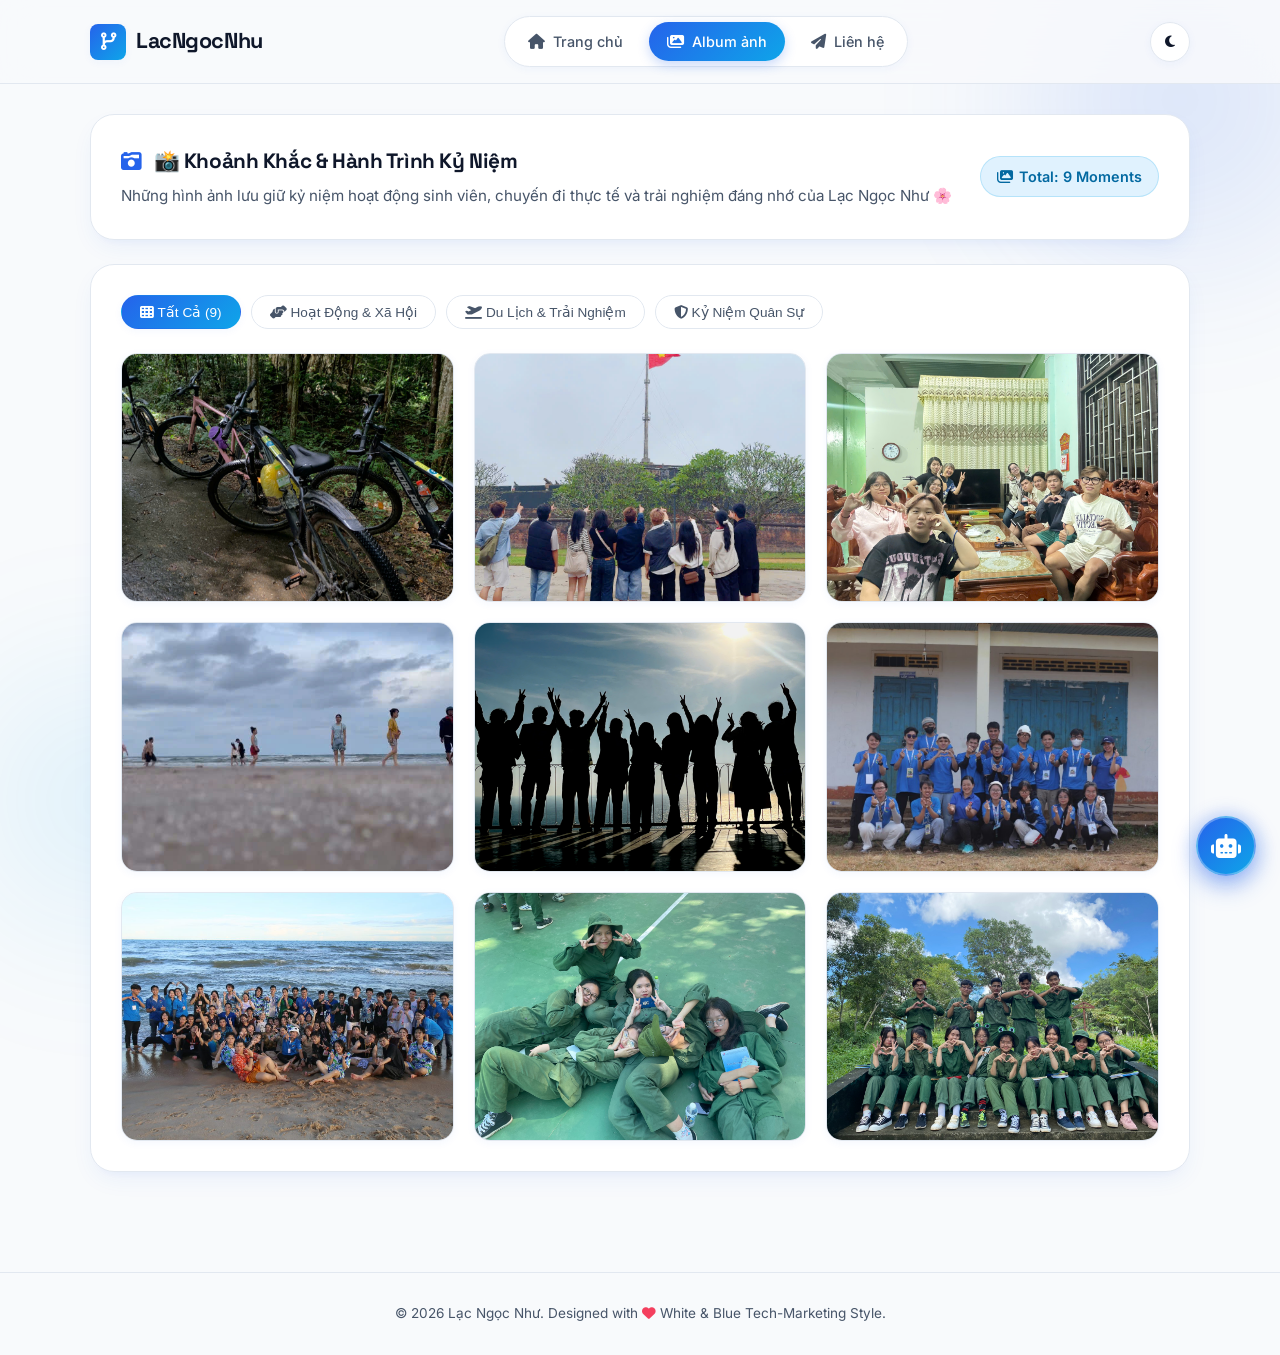
==== album.html @ 33807950 "." ====
<!DOCTYPE html>
<html lang="vi">
<head>
  <meta charset="UTF-8" />
  <meta name="viewport" content="width=device-width, initial-scale=1.0" />
  <title>webcualac</title>
  <link rel="icon" type="image/png" href="favicon.png" />
  
  <!-- Font Awesome Icons -->
  <link rel="stylesheet" href="https://cdnjs.cloudflare.com/ajax/libs/font-awesome/6.4.0/css/all.min.css" />
  
  <!-- Custom CSS -->
  <link rel="stylesheet" href="style.css" />
</head>
<body>

  <!-- Ambient Glow Effects -->
  <div class="ambient-glow"></div>
  <div class="ambient-glow-2"></div>

  <!-- Header & Navigation -->
  <header class="site-header">
    <div class="nav-container">
      <a href="index.html" class="brand-logo">
        <div class="brand-icon"><i class="fas fa-code-branch"></i></div>
        <span class="brand-text">LacNgocNhu</span>
      </a>

      <nav class="main-nav">
        <a href="index.html" class="nav-link"><i class="fas fa-home"></i> Trang chủ</a>
        <a href="album.html" class="nav-link active"><i class="fas fa-images"></i> Album ảnh</a>
        <a href="contact.html" class="nav-link"><i class="fas fa-paper-plane"></i> Liên hệ</a>
      </nav>

      <div class="nav-actions">
        <!-- Dark / Light Theme Toggle -->
        <button class="btn-icon" id="themeToggle" title="Đổi giao diện Sáng / Tối">
          <i class="fas fa-moon" id="themeIcon"></i>
        </button>
      </div>
    </div>
  </header>

  <!-- Main Content Container -->
  <main class="container">
    
    <section class="card full-width" style="margin-bottom: 24px;">
      <div style="display:flex; justify-content:space-between; align-items:center; flex-wrap:wrap; gap:16px;">
        <div>
          <h1 class="card-title" style="margin-bottom:6px;">
            <i class="fas fa-camera-retro"></i> 📸 Khoảnh Khắc & Hành Trình Kỷ Niệm
          </h1>
          <p style="color:var(--text-sub); font-size:0.95rem;">
            Những hình ảnh lưu giữ kỷ niệm hoạt động sinh viên, chuyến đi thực tế và trải nghiệm đáng nhớ của Lạc Ngọc Như 🌸
          </p>
        </div>
        <div class="badge badge-tech" style="font-size:0.9rem; padding:8px 16px;">
          <i class="fas fa-images"></i> Total: 9 Moments
        </div>
      </div>
    </section>

    <!-- Filter Buttons & Gallery Section -->
    <section class="card full-width">
      <div class="album-controls">
        <button class="filter-btn active" data-filter="all"><i class="fas fa-th"></i> Tất Cả (9)</button>
        <button class="filter-btn" data-filter="hoatdong"><i class="fas fa-hands-helping"></i> Hoạt Động & Xã Hội</button>
        <button class="filter-btn" data-filter="dulich"><i class="fas fa-plane-departure"></i> Du Lịch & Trải Nghiệm</button>
        <button class="filter-btn" data-filter="kyniem"><i class="fas fa-shield-alt"></i> Kỷ Niệm Quân Sự</button>
      </div>

      <!-- Photo Grid -->
      <div class="album-grid" id="albumGrid">
        <!-- Rendered dynamically by script.js -->
      </div>
    </section>

  </main>

  <!-- Lightbox Modal -->
  <div id="imageModal" class="modal">
    <span class="modal-close" id="modalCloseBtn">&times;</span>
    <button class="modal-nav-btn modal-prev" id="modalPrevBtn"><i class="fas fa-chevron-left"></i></button>
    <img class="modal-content" id="modalImage" alt="Gallery detail view" />
    <button class="modal-nav-btn modal-next" id="modalNextBtn"><i class="fas fa-chevron-right"></i></button>
    <div id="modalCaption" class="modal-caption"></div>
  </div>

  <!-- AI Chatbot Floating Trigger & Box -->
  <div class="chatbot-trigger" id="chatbotTrigger" title="Trò chuyện cùng Trợ lý AI Ngọc Như">
    <i class="fas fa-robot"></i>
  </div>

  <div class="chatbot-box" id="chatbotBox">
    <div class="chatbot-header">
      <div class="chatbot-header-info">
        <div class="chatbot-avatar"><i class="fas fa-robot"></i></div>
        <div>
          <div style="font-weight:700; font-size:0.9rem;">Trợ Lý AI - Ngọc Như</div>
          <div style="font-size:0.72rem; opacity:0.85;">Trực tuyến 24/7</div>
        </div>
      </div>
      <i class="fas fa-times" id="chatbotClose" style="cursor:pointer; font-size:1.1rem;"></i>
    </div>

    <div class="chatbot-messages" id="chatMessages">
      <div class="chat-msg bot">
        Bạn đang xem Album ảnh! Có cần mình hướng dẫn bức ảnh nào không?
      </div>
    </div>

    <div class="chatbot-suggestions">
      <button class="chip-btn" onclick="sendQuickChat('Bức ảnh Nam Cát Tiên chụp lúc nào?')">🌿 Nam Cát Tiên</button>
      <button class="chip-btn" onclick="sendQuickChat('Chuyến đi Huế thế nào?')">🏯 Huế 2025</button>
    </div>

    <div class="chatbot-input-bar">
      <input type="text" id="chatInput" placeholder="Nhập câu hỏi..." onkeypress="handleChatEnter(event)" />
      <button id="chatSendBtn" onclick="sendMessage()"><i class="fas fa-paper-plane"></i></button>
    </div>
  </div>

  <!-- Footer -->
  <footer class="site-footer">
    <p>© 2026 Lạc Ngọc Như. Designed with <i class="fas fa-heart" style="color:#F43F5E;"></i> White & Blue Tech-Marketing Style.</p>
  </footer>

  <!-- Script -->
  <script src="script.js"></script>
</body>
</html>
---- style.css ----
/* =========================================================
   STYLE.CSS - Portfolio Lạc Ngọc Như (Trắng Xanh IT x Marketing)
   ========================================================= */

@import url('https://fonts.googleapis.com/css2?family=Inter:wght@300;400;500;600;700&family=Space+Grotesk:wght@500;600;700&display=swap');

:root {
  /* Light Mode Palette (Default - White & Electric Blue) */
  --bg-primary: #F8FAFC;
  --bg-secondary: #FFFFFF;
  --bg-card: #FFFFFF;
  --bg-card-subtle: #F1F5F9;
  --text-main: #0F172A;
  --text-sub: #475569;
  --text-muted: #94A3B8;
  
  --accent-blue: #2563EB;
  --accent-blue-light: #60A5FA;
  --accent-blue-glow: rgba(37, 99, 235, 0.15);
  --accent-cyan: #0EA5E9;
  --accent-gradient: linear-gradient(135deg, #2563EB 0%, #0EA5E9 100%);
  --tech-badge: #E0F2FE;
  --tech-badge-text: #0369A1;
  --mkt-badge: #EFF6FF;
  --mkt-badge-text: #1D4ED8;

  --border-color: #E2E8F0;
  --border-focus: #3B82F6;
  --radius-sm: 8px;
  --radius-md: 16px;
  --radius-lg: 24px;
  --radius-full: 9999px;

  --shadow-sm: 0 2px 8px rgba(37, 99, 235, 0.05);
  --shadow-md: 0 10px 25px -5px rgba(37, 99, 235, 0.08), 0 8px 10px -6px rgba(37, 99, 235, 0.04);
  --shadow-lg: 0 20px 40px -15px rgba(37, 99, 235, 0.15);
  --shadow-glow: 0 0 20px rgba(37, 99, 235, 0.3);

  --transition: all 0.3s cubic-bezier(0.4, 0, 0.2, 1);
}

/* Dark Mode Palette */
body.dark {
  --bg-primary: #0B1120;
  --bg-secondary: #111827;
  --bg-card: #1E293B;
  --bg-card-subtle: #334155;
  --text-main: #F8FAFC;
  --text-sub: #94A3B8;
  --text-muted: #64748B;
  
  --accent-blue: #3B82F6;
  --accent-blue-light: #93C5FD;
  --accent-blue-glow: rgba(59, 130, 246, 0.25);
  --accent-cyan: #38BDF8;
  --accent-gradient: linear-gradient(135deg, #3B82F6 0%, #38BDF8 100%);
  --tech-badge: #1E3A8A;
  --tech-badge-text: #BAE6FD;
  --mkt-badge: #1E293B;
  --mkt-badge-text: #93C5FD;

  --border-color: #334155;
  --border-focus: #60A5FA;

  --shadow-sm: 0 2px 8px rgba(0, 0, 0, 0.3);
  --shadow-md: 0 10px 30px rgba(0, 0, 0, 0.4);
  --shadow-lg: 0 20px 40px rgba(0, 0, 0, 0.5);
  --shadow-glow: 0 0 25px rgba(56, 189, 248, 0.3);
}

/* Reset & Base Styles */
* {
  margin: 0;
  padding: 0;
  box-sizing: border-box;
}

html {
  scroll-behavior: smooth;
}

body {
  font-family: 'Inter', system-ui, -apple-system, sans-serif;
  background-color: var(--bg-primary);
  color: var(--text-main);
  line-height: 1.6;
  transition: background-color 0.4s ease, color 0.4s ease;
  min-height: 100vh;
  position: relative;
  overflow-x: hidden;
}

h1, h2, h3, h4, h5, .brand-logo {
  font-family: 'Space Grotesk', sans-serif;
  letter-spacing: -0.02em;
}

a {
  color: var(--accent-blue);
  text-decoration: none;
  transition: var(--transition);
}

a:hover {
  color: var(--accent-cyan);
}

img {
  max-width: 100%;
  height: auto;
  display: block;
}

/* Container */
.container {
  width: 100%;
  max-width: 1140px;
  margin: 0 auto;
  padding: 0 20px 60px;
}

/* Background Ambient Glows */
.ambient-glow {
  position: fixed;
  width: 500px;
  height: 500px;
  border-radius: 50%;
  background: radial-gradient(circle, var(--accent-blue-glow) 0%, rgba(255,255,255,0) 70%);
  top: -150px;
  right: -150px;
  pointer-events: none;
  z-index: 0;
  filter: blur(50px);
}

.ambient-glow-2 {
  position: fixed;
  width: 400px;
  height: 400px;
  border-radius: 50%;
  background: radial-gradient(circle, rgba(14, 165, 233, 0.12) 0%, rgba(255,255,255,0) 70%);
  bottom: -100px;
  left: -100px;
  pointer-events: none;
  z-index: 0;
  filter: blur(60px);
}

/* Header & Navbar */
.site-header {
  position: sticky;
  top: 0;
  z-index: 100;
  backdrop-filter: blur(16px);
  -webkit-backdrop-filter: blur(16px);
  background-color: rgba(248, 250, 252, 0.85);
  border-bottom: 1px solid var(--border-color);
  transition: var(--transition);
  margin-bottom: 30px;
}

body.dark .site-header {
  background-color: rgba(11, 17, 32, 0.85);
}

.nav-container {
  display: flex;
  justify-content: space-between;
  align-items: center;
  max-width: 1140px;
  margin: 0 auto;
  padding: 16px 20px;
}

.brand-logo {
  display: flex;
  align-items: center;
  gap: 10px;
  font-size: 1.35rem;
  font-weight: 700;
  color: var(--text-main);
}

.brand-icon {
  width: 36px;
  height: 36px;
  background: var(--accent-gradient);
  color: #fff;
  border-radius: var(--radius-sm);
  display: flex;
  align-items: center;
  justify-content: center;
  font-size: 1.1rem;
  box-shadow: var(--shadow-sm);
}

.main-nav {
  display: flex;
  align-items: center;
  gap: 8px;
  background-color: var(--bg-secondary);
  padding: 5px;
  border-radius: var(--radius-full);
  border: 1px solid var(--border-color);
  box-shadow: var(--shadow-sm);
}

.nav-link {
  display: flex;
  align-items: center;
  gap: 8px;
  padding: 8px 18px;
  border-radius: var(--radius-full);
  font-size: 0.9rem;
  font-weight: 500;
  color: var(--text-sub);
  transition: var(--transition);
}

.nav-link i {
  font-size: 0.95rem;
}

.nav-link:hover {
  color: var(--accent-blue);
  background-color: var(--bg-card-subtle);
}

.nav-link.active {
  background: var(--accent-gradient);
  color: #FFFFFF !important;
  box-shadow: 0 4px 12px rgba(37, 99, 235, 0.25);
}

/* Action Controls (Theme + Focus Mode) */
.nav-actions {
  display: flex;
  align-items: center;
  gap: 12px;
}

.btn-icon {
  width: 40px;
  height: 40px;
  border-radius: var(--radius-full);
  border: 1px solid var(--border-color);
  background-color: var(--bg-secondary);
  color: var(--text-main);
  display: flex;
  align-items: center;
  justify-content: center;
  cursor: pointer;
  transition: var(--transition);
  box-shadow: var(--shadow-sm);
}

.btn-icon:hover {
  background-color: var(--accent-blue-glow);
  border-color: var(--accent-blue);
  color: var(--accent-blue);
  transform: translateY(-2px);
}

/* Tech / Marketing Mode Switcher Pill */
.mode-switch-btn {
  display: flex;
  align-items: center;
  gap: 8px;
  padding: 8px 16px;
  border-radius: var(--radius-full);
  border: 1px solid var(--border-color);
  background-color: var(--bg-secondary);
  color: var(--text-main);
  font-size: 0.85rem;
  font-weight: 600;
  cursor: pointer;
  transition: var(--transition);
  box-shadow: var(--shadow-sm);
}

.mode-switch-btn:hover {
  border-color: var(--accent-cyan);
  box-shadow: var(--shadow-glow);
}

.mode-badge {
  padding: 2px 8px;
  border-radius: var(--radius-full);
  font-size: 0.75rem;
  background: var(--accent-gradient);
  color: #fff;
}

/* Cards Layout & Glassmorphism */
.card {
  background-color: var(--bg-card);
  border-radius: var(--radius-lg);
  border: 1px solid var(--border-color);
  padding: 30px;
  box-shadow: var(--shadow-md);
  transition: var(--transition);
  position: relative;
  overflow: hidden;
  z-index: 1;
}

.card:hover {
  box-shadow: var(--shadow-lg);
  border-color: rgba(37, 99, 235, 0.3);
}

.card-title {
  display: flex;
  align-items: center;
  gap: 12px;
  font-size: 1.3rem;
  font-weight: 700;
  margin-bottom: 20px;
  color: var(--text-main);
}

.card-title i {
  color: var(--accent-blue);
}

.grid-layout {
  display: grid;
  grid-template-columns: 1fr 1fr;
  gap: 24px;
  margin-bottom: 24px;
}

.full-width {
  grid-column: 1 / -1;
}

/* Profile Hero Section */
.hero-card {
  display: grid;
  grid-template-columns: 280px 1fr;
  gap: 36px;
  align-items: center;
  margin-bottom: 24px;
  padding: 40px;
}

.avatar-wrapper {
  position: relative;
  width: 220px;
  height: 220px;
  margin: 0 auto;
}

.avatar-img {
  width: 100%;
  height: 100%;
  border-radius: var(--radius-lg);
  object-fit: cover;
  border: 4px solid var(--bg-secondary);
  box-shadow: var(--shadow-md);
  position: relative;
  z-index: 2;
}

.avatar-glow {
  position: absolute;
  inset: -6px;
  border-radius: calc(var(--radius-lg) + 6px);
  background: var(--accent-gradient);
  z-index: 1;
  opacity: 0.8;
  filter: blur(8px);
  transition: var(--transition);
}

.avatar-wrapper:hover .avatar-glow {
  opacity: 1;
  filter: blur(14px);
}

.hero-info {
  display: flex;
  flex-direction: column;
  gap: 12px;
}

.hero-name {
  font-size: 2.3rem;
  font-weight: 700;
  color: var(--text-main);
  line-height: 1.2;
}

.hero-role-wrapper {
  display: flex;
  align-items: center;
  gap: 10px;
  font-size: 1.1rem;
  color: var(--accent-blue);
  font-weight: 600;
}

.typewriter-text {
  border-right: 2px solid var(--accent-cyan);
  white-space: nowrap;
  animation: blink 0.75s step-end infinite;
}

@keyframes blink {
  from, to { border-color: transparent }
  50% { border-color: var(--accent-cyan); }
}

.hero-badges {
  display: flex;
  flex-wrap: wrap;
  gap: 10px;
  margin: 8px 0;
}

.badge {
  display: inline-flex;
  align-items: center;
  gap: 6px;
  padding: 6px 14px;
  border-radius: var(--radius-full);
  font-size: 0.82rem;
  font-weight: 600;
}

.badge-tech {
  background-color: var(--tech-badge);
  color: var(--tech-badge-text);
  border: 1px solid rgba(14, 165, 233, 0.2);
}

.badge-mkt {
  background-color: var(--mkt-badge);
  color: var(--mkt-badge-text);
  border: 1px solid rgba(37, 99, 235, 0.2);
}

.hero-bio {
  color: var(--text-sub);
  font-size: 0.98rem;
  line-height: 1.7;
}

.hero-contacts {
  display: flex;
  flex-wrap: wrap;
  gap: 12px;
  margin-top: 10px;
}

.contact-pill {
  display: inline-flex;
  align-items: center;
  gap: 8px;
  padding: 8px 16px;
  border-radius: var(--radius-full);
  background-color: var(--bg-card-subtle);
  color: var(--text-main);
  font-size: 0.88rem;
  font-weight: 500;
  border: 1px solid var(--border-color);
  transition: var(--transition);
}

.contact-pill:hover {
  background-color: var(--accent-blue);
  color: #fff;
  border-color: var(--accent-blue);
  transform: translateY(-2px);
  box-shadow: 0 4px 12px rgba(37, 99, 235, 0.3);
}

/* IT x Marketing Skill Balance & Cards */
.skill-grid {
  display: grid;
  grid-template-columns: repeat(auto-fit, minmax(220px, 1fr));
  gap: 16px;
}

.skill-card {
  background-color: var(--bg-card-subtle);
  padding: 20px;
  border-radius: var(--radius-md);
  border: 1px solid var(--border-color);
  transition: var(--transition);
}

.skill-card:hover {
  transform: translateY(-4px);
  border-color: var(--accent-blue);
}

.skill-icon {
  width: 44px;
  height: 44px;
  border-radius: var(--radius-md);
  background: var(--accent-gradient);
  color: #fff;
  display: flex;
  align-items: center;
  justify-content: center;
  font-size: 1.2rem;
  margin-bottom: 12px;
}

.skill-title {
  font-size: 1rem;
  font-weight: 700;
  margin-bottom: 6px;
  color: var(--text-main);
}

.skill-desc {
  font-size: 0.84rem;
  color: var(--text-sub);
}

.balance-bar-container {
  margin-top: 24px;
  background-color: var(--bg-card-subtle);
  padding: 20px;
  border-radius: var(--radius-md);
  border: 1px solid var(--border-color);
}

.balance-header {
  display: flex;
  justify-content: space-between;
  font-size: 0.88rem;
  font-weight: 600;
  margin-bottom: 10px;
}

.balance-bar {
  height: 12px;
  background-color: var(--border-color);
  border-radius: var(--radius-full);
  overflow: hidden;
  display: flex;
}

.balance-fill-it {
  width: 55%;
  background: linear-gradient(90deg, #0EA5E9, #2563EB);
  transition: width 0.6s ease;
}

.balance-fill-mkt {
  width: 45%;
  background: linear-gradient(90deg, #3B82F6, #8B5CF6);
  transition: width 0.6s ease;
}

/* Fun Stats & Music Player */
.stats-grid {
  display: grid;
  grid-template-columns: repeat(3, 1fr);
  gap: 16px;
}

.stat-item {
  background-color: var(--bg-card-subtle);
  padding: 16px;
  border-radius: var(--radius-md);
  text-align: center;
  border: 1px solid var(--border-color);
}

.stat-value {
  font-size: 1.4rem;
  font-weight: 700;
  color: var(--accent-blue);
  font-family: 'Space Grotesk', sans-serif;
}

.stat-label {
  font-size: 0.78rem;
  color: var(--text-sub);
  margin-top: 4px;
}

.music-player-box {
  margin-top: 20px;
  background-color: var(--bg-card-subtle);
  padding: 18px;
  border-radius: var(--radius-md);
  border: 1px solid var(--border-color);
}

.music-controls-row {
  display: flex;
  align-items: center;
  gap: 12px;
  margin-top: 12px;
}

.select-custom {
  flex: 1;
  padding: 10px 14px;
  border-radius: var(--radius-full);
  border: 1px solid var(--border-color);
  background-color: var(--bg-secondary);
  color: var(--text-main);
  font-size: 0.85rem;
  outline: none;
  cursor: pointer;
}

.btn-primary {
  display: inline-flex;
  align-items: center;
  justify-content: center;
  gap: 8px;
  padding: 10px 24px;
  border-radius: var(--radius-full);
  background: var(--accent-gradient);
  color: #FFFFFF;
  font-weight: 600;
  font-size: 0.9rem;
  border: none;
  cursor: pointer;
  box-shadow: 0 4px 14px rgba(37, 99, 235, 0.3);
  transition: var(--transition);
}

.btn-primary:hover {
  transform: translateY(-2px);
  box-shadow: 0 6px 20px rgba(37, 99, 235, 0.4);
}

.btn-secondary {
  display: inline-flex;
  align-items: center;
  justify-content: center;
  gap: 8px;
  padding: 10px 20px;
  border-radius: var(--radius-full);
  background-color: var(--bg-card-subtle);
  color: var(--text-main);
  font-weight: 600;
  font-size: 0.88rem;
  border: 1px solid var(--border-color);
  cursor: pointer;
  transition: var(--transition);
}

.btn-secondary:hover {
  background-color: var(--border-color);
  transform: translateY(-2px);
}

/* Album & Gallery Page */
.album-controls {
  display: flex;
  gap: 10px;
  flex-wrap: wrap;
  margin-bottom: 24px;
}

.filter-btn {
  padding: 8px 18px;
  border-radius: var(--radius-full);
  border: 1px solid var(--border-color);
  background-color: var(--bg-card);
  color: var(--text-sub);
  font-size: 0.85rem;
  font-weight: 500;
  cursor: pointer;
  transition: var(--transition);
}

.filter-btn.active, .filter-btn:hover {
  background: var(--accent-gradient);
  color: #fff;
  border-color: transparent;
  box-shadow: var(--shadow-sm);
}

.album-grid {
  display: grid;
  grid-template-columns: repeat(auto-fill, minmax(280px, 1fr));
  gap: 20px;
}

.album-card {
  position: relative;
  border-radius: var(--radius-md);
  overflow: hidden;
  aspect-ratio: 4 / 3;
  cursor: pointer;
  border: 1px solid var(--border-color);
  box-shadow: var(--shadow-sm);
  background-color: var(--bg-card-subtle);
}

.album-card img {
  width: 100%;
  height: 100%;
  object-fit: cover;
  transition: transform 0.5s ease;
}

.album-card:hover img {
  transform: scale(1.08);
}

.album-overlay {
  position: absolute;
  inset: 0;
  background: linear-gradient(to top, rgba(15, 23, 42, 0.85) 0%, rgba(15, 23, 42, 0) 70%);
  display: flex;
  flex-direction: column;
  justify-content: flex-end;
  padding: 16px;
  opacity: 0;
  transition: opacity 0.3s ease;
}

.album-card:hover .album-overlay {
  opacity: 1;
}

.album-title {
  color: #FFFFFF;
  font-weight: 600;
  font-size: 1rem;
}

.album-tag {
  color: var(--accent-cyan);
  font-size: 0.78rem;
  font-weight: 500;
}

/* Lightbox Modal */
.modal {
  display: none;
  position: fixed;
  inset: 0;
  z-index: 1000;
  background-color: rgba(11, 17, 32, 0.92);
  backdrop-filter: blur(12px);
  padding: 20px;
  align-items: center;
  justify-content: center;
  flex-direction: column;
}

.modal-content {
  max-width: 90vw;
  max-height: 80vh;
  border-radius: var(--radius-md);
  box-shadow: var(--shadow-lg);
  object-fit: contain;
}

.modal-caption {
  margin-top: 16px;
  color: #F8FAFC;
  font-size: 1.1rem;
  font-weight: 600;
  text-align: center;
}

.modal-close {
  position: absolute;
  top: 24px;
  right: 28px;
  color: #fff;
  font-size: 2rem;
  cursor: pointer;
  width: 44px;
  height: 44px;
  display: flex;
  align-items: center;
  justify-content: center;
  border-radius: 50%;
  background: rgba(255,255,255,0.1);
  transition: var(--transition);
}

.modal-close:hover {
  background: rgba(255,255,255,0.25);
}

.modal-nav-btn {
  position: absolute;
  top: 50%;
  transform: translateY(-50%);
  color: #fff;
  font-size: 1.5rem;
  background: rgba(255,255,255,0.15);
  width: 50px;
  height: 50px;
  border-radius: 50%;
  display: flex;
  align-items: center;
  justify-content: center;
  cursor: pointer;
  border: none;
  transition: var(--transition);
}

.modal-nav-btn:hover {
  background: var(--accent-blue);
}

.modal-prev { left: 24px; }
.modal-next { right: 24px; }

/* Contact Form & Guestbook */
.form-group {
  margin-bottom: 18px;
}

.form-group label {
  display: block;
  font-size: 0.85rem;
  font-weight: 600;
  margin-bottom: 6px;
  color: var(--text-main);
}

.form-control {
  width: 100%;
  padding: 12px 16px;
  border-radius: var(--radius-md);
  border: 1px solid var(--border-color);
  background-color: var(--bg-primary);
  color: var(--text-main);
  font-family: inherit;
  font-size: 0.9rem;
  outline: none;
  transition: var(--transition);
}

.form-control:focus {
  border-color: var(--accent-blue);
  box-shadow: 0 0 0 3px var(--accent-blue-glow);
}

.guestbook-list {
  display: flex;
  flex-direction: column;
  gap: 12px;
  max-height: 320px;
  overflow-y: auto;
  padding-right: 6px;
  margin-top: 14px;
}

.guestbook-item {
  background-color: var(--bg-card-subtle);
  padding: 14px 18px;
  border-radius: var(--radius-md);
  border: 1px solid var(--border-color);
}

.guestbook-author {
  font-weight: 700;
  font-size: 0.88rem;
  color: var(--accent-blue);
  display: flex;
  justify-content: space-between;
  margin-bottom: 4px;
}

.guestbook-time {
  font-size: 0.72rem;
  color: var(--text-muted);
  font-weight: 400;
}

.guestbook-text {
  font-size: 0.88rem;
  color: var(--text-main);
  word-break: break-word;
}

/* AI Floating Chatbot Widget */
.chatbot-trigger {
  position: fixed;
  bottom: 24px;
  right: 24px;
  z-index: 900;
  width: 60px;
  height: 60px;
  border-radius: 50%;
  background: var(--accent-gradient);
  color: #fff;
  display: flex;
  align-items: center;
  justify-content: center;
  font-size: 1.5rem;
  box-shadow: var(--shadow-glow), 0 10px 25px rgba(37, 99, 235, 0.4);
  cursor: pointer;
  border: 2px solid rgba(255,255,255,0.3);
  transition: var(--transition);
}

.chatbot-trigger:hover {
  transform: scale(1.08) rotate(8deg);
}

.chatbot-box {
  position: fixed;
  bottom: 96px;
  right: 24px;
  width: 360px;
  max-width: calc(100vw - 48px);
  height: 480px;
  background-color: var(--bg-card);
  border-radius: var(--radius-lg);
  border: 1px solid var(--border-color);
  box-shadow: var(--shadow-lg);
  z-index: 950;
  display: flex;
  flex-direction: column;
  overflow: hidden;
  opacity: 0;
  pointer-events: none;
  transform: translateY(20px) scale(0.95);
  transition: all 0.3s cubic-bezier(0.4, 0, 0.2, 1);
}

.chatbot-box.active {
  opacity: 1;
  pointer-events: all;
  transform: translateY(0) scale(1);
}

.chatbot-header {
  background: var(--accent-gradient);
  color: #fff;
  padding: 14px 18px;
  display: flex;
  align-items: center;
  justify-content: space-between;
}

.chatbot-header-info {
  display: flex;
  align-items: center;
  gap: 10px;
}

.chatbot-avatar {
  width: 32px;
  height: 32px;
  border-radius: 50%;
  background: rgba(255,255,255,0.2);
  display: flex;
  align-items: center;
  justify-content: center;
}

.chatbot-messages {
  flex: 1;
  padding: 16px;
  overflow-y: auto;
  display: flex;
  flex-direction: column;
  gap: 12px;
  background-color: var(--bg-primary);
}

.chat-msg {
  max-width: 82%;
  padding: 10px 14px;
  border-radius: var(--radius-md);
  font-size: 0.86rem;
  line-height: 1.45;
}

.chat-msg.bot {
  align-self: flex-start;
  background-color: var(--bg-card);
  color: var(--text-main);
  border: 1px solid var(--border-color);
  border-bottom-left-radius: 4px;
}

.chat-msg.user {
  align-self: flex-end;
  background: var(--accent-gradient);
  color: #fff;
  border-bottom-right-radius: 4px;
}

.chatbot-suggestions {
  display: flex;
  gap: 6px;
  overflow-x: auto;
  padding: 8px 12px;
  background-color: var(--bg-card);
  border-top: 1px solid var(--border-color);
}

.chip-btn {
  white-space: nowrap;
  padding: 4px 10px;
  border-radius: var(--radius-full);
  background-color: var(--bg-card-subtle);
  border: 1px solid var(--border-color);
  font-size: 0.75rem;
  color: var(--text-sub);
  cursor: pointer;
  transition: var(--transition);
}

.chip-btn:hover {
  background-color: var(--accent-blue-glow);
  color: var(--accent-blue);
}

.chatbot-input-bar {
  display: flex;
  padding: 10px 12px;
  background-color: var(--bg-card);
  border-top: 1px solid var(--border-color);
  gap: 8px;
}

.chatbot-input-bar input {
  flex: 1;
  border: 1px solid var(--border-color);
  background-color: var(--bg-primary);
  color: var(--text-main);
  padding: 8px 14px;
  border-radius: var(--radius-full);
  font-size: 0.85rem;
  outline: none;
}

.chatbot-input-bar button {
  width: 36px;
  height: 36px;
  border-radius: 50%;
  border: none;
  background: var(--accent-gradient);
  color: #fff;
  cursor: pointer;
  display: flex;
  align-items: center;
  justify-content: center;
}

/* Footer */
.site-footer {
  text-align: center;
  padding: 30px 20px;
  color: var(--text-sub);
  font-size: 0.85rem;
  border-top: 1px solid var(--border-color);
  margin-top: 40px;
}

/* Responsive Breakpoints */
@media (max-width: 900px) {
  .hero-card {
    grid-template-columns: 1fr;
    text-align: center;
    padding: 30px 20px;
  }
  .avatar-wrapper {
    width: 180px;
    height: 180px;
  }
  .hero-badges, .hero-contacts {
    justify-content: center;
  }
  .grid-layout {
    grid-template-columns: 1fr;
  }
}

@media (max-width: 600px) {
  .nav-container {
    padding: 12px 14px;
  }
  .brand-text {
    display: none;
  }
  .hero-name {
    font-size: 1.8rem;
  }
  .stats-grid {
    grid-template-columns: 1fr;
  }
}
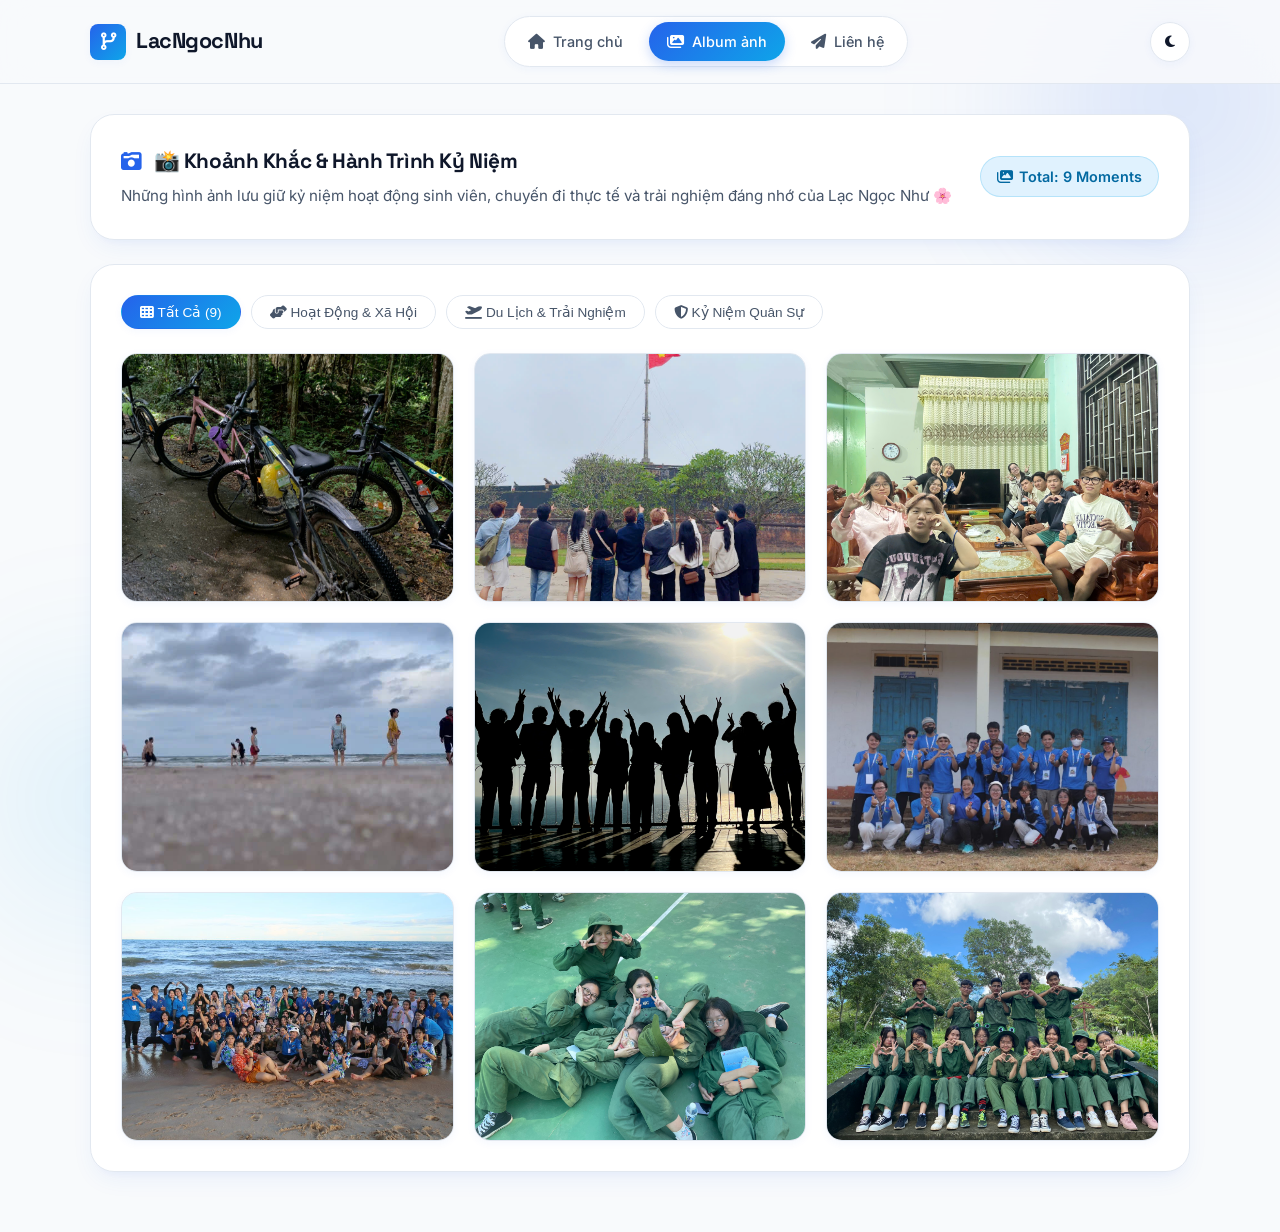
==== commit a62b5bdb: "Remove footer and replace custom chatbot with Tawk.to livechat widget from lacprofile across all pag" ====
--- a/album.html
+++ b/album.html
@@ -26,13 +26,18 @@
         <span class="brand-text">LacNgocNhu</span>
       </a>
 
-      <nav class="main-nav">
+      <nav class="main-nav" id="mainNav">
         <a href="index.html" class="nav-link"><i class="fas fa-home"></i> Trang chủ</a>
         <a href="album.html" class="nav-link active"><i class="fas fa-images"></i> Album ảnh</a>
         <a href="contact.html" class="nav-link"><i class="fas fa-paper-plane"></i> Liên hệ</a>
       </nav>
 
       <div class="nav-actions">
+        <!-- Mobile Hamburger Menu Button -->
+        <button class="btn-icon mobile-menu-btn" id="mobileMenuBtn" title="Menu Điều Hướng" aria-label="Menu">
+          <i class="fas fa-bars" id="mobileMenuIcon"></i>
+        </button>
+
         <!-- Dark / Light Theme Toggle -->
         <button class="btn-icon" id="themeToggle" title="Đổi giao diện Sáng / Tối">
           <i class="fas fa-moon" id="themeIcon"></i>
@@ -86,44 +91,20 @@
     <div id="modalCaption" class="modal-caption"></div>
   </div>
 
-  <!-- AI Chatbot Floating Trigger & Box -->
-  <div class="chatbot-trigger" id="chatbotTrigger" title="Trò chuyện cùng Trợ lý AI Ngọc Như">
-    <i class="fas fa-robot"></i>
-  </div>
-
-  <div class="chatbot-box" id="chatbotBox">
-    <div class="chatbot-header">
-      <div class="chatbot-header-info">
-        <div class="chatbot-avatar"><i class="fas fa-robot"></i></div>
-        <div>
-          <div style="font-weight:700; font-size:0.9rem;">Trợ Lý AI - Ngọc Như</div>
-          <div style="font-size:0.72rem; opacity:0.85;">Trực tuyến 24/7</div>
-        </div>
-      </div>
-      <i class="fas fa-times" id="chatbotClose" style="cursor:pointer; font-size:1.1rem;"></i>
-    </div>
-
-    <div class="chatbot-messages" id="chatMessages">
-      <div class="chat-msg bot">
-        Bạn đang xem Album ảnh! Có cần mình hướng dẫn bức ảnh nào không?
-      </div>
-    </div>
-
-    <div class="chatbot-suggestions">
-      <button class="chip-btn" onclick="sendQuickChat('Bức ảnh Nam Cát Tiên chụp lúc nào?')">🌿 Nam Cát Tiên</button>
-      <button class="chip-btn" onclick="sendQuickChat('Chuyến đi Huế thế nào?')">🏯 Huế 2025</button>
-    </div>
-
-    <div class="chatbot-input-bar">
-      <input type="text" id="chatInput" placeholder="Nhập câu hỏi..." onkeypress="handleChatEnter(event)" />
-      <button id="chatSendBtn" onclick="sendMessage()"><i class="fas fa-paper-plane"></i></button>
-    </div>
-  </div>
-
-  <!-- Footer -->
-  <footer class="site-footer">
-    <p>© 2026 Lạc Ngọc Như. Designed with <i class="fas fa-heart" style="color:#F43F5E;"></i> White & Blue Tech-Marketing Style.</p>
-  </footer>
+  <!-- Tawk.to Widget Script (Chatbot từ lacprofile) -->
+  <script type="text/javascript">
+    var Tawk_API = Tawk_API || {},
+      Tawk_LoadStart = new Date();
+    (function () {
+      var s1 = document.createElement("script"),
+        s0 = document.getElementsByTagName("script")[0];
+      s1.async = true;
+      s1.src = "https://embed.tawk.to/66f86534e5982d6c7bb61f6a/1i8t4mm94";
+      s1.charset = "UTF-8";
+      s1.setAttribute("crossorigin", "*");
+      s0.parentNode.insertBefore(s1, s0);
+    })();
+  </script>
 
   <!-- Script -->
   <script src="script.js"></script>
--- a/style.css
+++ b/style.css
@@ -261,6 +261,10 @@
   transform: translateY(-2px);
 }
 
+.mobile-menu-btn {
+  display: none;
+}
+
 /* Tech / Marketing Mode Switcher Pill */
 .mode-switch-btn {
   display: flex;
@@ -354,7 +358,7 @@
 .avatar-img {
   width: 100%;
   height: 100%;
-  border-radius: var(--radius-lg);
+  border-radius: 50%;
   object-fit: cover;
   border: 4px solid var(--bg-secondary);
   box-shadow: var(--shadow-md);
@@ -365,7 +369,7 @@
 .avatar-glow {
   position: absolute;
   inset: -6px;
-  border-radius: calc(var(--radius-lg) + 6px);
+  border-radius: 50%;
   background: var(--accent-gradient);
   z-index: 1;
   opacity: 0.8;
@@ -394,21 +398,28 @@
 .hero-role-wrapper {
   display: flex;
   align-items: center;
-  gap: 10px;
+  gap: 8px;
   font-size: 1.1rem;
   color: var(--accent-blue);
   font-weight: 600;
 }
 
+.prompt-symbol {
+  font-family: 'Space Grotesk', monospace;
+  font-weight: 700;
+  color: var(--accent-blue);
+}
+
 .typewriter-text {
-  border-right: 2px solid var(--accent-cyan);
+  color: var(--accent-blue);
+  border-right: 2px solid var(--accent-blue);
   white-space: nowrap;
   animation: blink 0.75s step-end infinite;
 }
 
 @keyframes blink {
   from, to { border-color: transparent }
-  50% { border-color: var(--accent-cyan); }
+  50% { border-color: var(--accent-blue); }
 }
 
 .hero-badges {
@@ -1060,35 +1071,309 @@
   margin-top: 40px;
 }
 
-/* Responsive Breakpoints */
-@media (max-width: 900px) {
+/* =========================================================
+   RESPONSIVE BREAKPOINTS (iPad & Mobile Optimization)
+   ========================================================= */
+
+/* --- iPad & Tablet (768px - 1024px) --- */
+@media (max-width: 1024px) {
+  .container {
+    padding: 0 16px 50px;
+  }
+
+  .hero-card {
+    grid-template-columns: 220px 1fr;
+    gap: 28px;
+    padding: 30px 24px;
+  }
+
+  .avatar-wrapper {
+    width: 180px;
+    height: 180px;
+  }
+
+  .hero-name {
+    font-size: 2rem;
+  }
+
+  .grid-layout {
+    gap: 20px;
+  }
+
+  .album-grid {
+    grid-template-columns: repeat(2, 1fr);
+  }
+}
+
+/* --- Mobile & Small Screens (<= 768px) --- */
+@media (max-width: 768px) {
+  .site-header {
+    margin-bottom: 20px;
+  }
+
+  .nav-container {
+    padding: 10px 14px;
+  }
+
+  .brand-logo {
+    font-size: 1.15rem;
+  }
+
+  .brand-icon {
+    width: 32px;
+    height: 32px;
+    font-size: 0.95rem;
+  }
+
+  .mobile-menu-btn {
+    display: flex;
+  }
+
+  .main-nav {
+    position: absolute;
+    top: 100%;
+    left: 14px;
+    right: 14px;
+    background-color: var(--bg-card);
+    border: 1px solid var(--border-color);
+    border-radius: var(--radius-md);
+    padding: 12px;
+    flex-direction: column;
+    align-items: stretch;
+    gap: 6px;
+    box-shadow: var(--shadow-lg);
+    opacity: 0;
+    pointer-events: none;
+    transform: translateY(-10px);
+    transition: var(--transition);
+    z-index: 100;
+  }
+
+  .main-nav.mobile-active {
+    opacity: 1;
+    pointer-events: all;
+    transform: translateY(8px);
+  }
+
+  .nav-link {
+    padding: 10px 16px;
+    border-radius: var(--radius-sm);
+    justify-content: flex-start;
+    font-size: 0.92rem;
+  }
+
+  .btn-icon {
+    width: 36px;
+    height: 36px;
+  }
+
+  .card {
+    padding: 20px 16px;
+    border-radius: var(--radius-md);
+  }
+
   .hero-card {
     grid-template-columns: 1fr;
     text-align: center;
-    padding: 30px 20px;
-  }
+    padding: 28px 18px;
+    gap: 20px;
+  }
+
   .avatar-wrapper {
-    width: 180px;
-    height: 180px;
-  }
-  .hero-badges, .hero-contacts {
+    width: 150px;
+    height: 150px;
+  }
+
+  .hero-info {
+    align-items: center;
+  }
+
+  .hero-badges {
     justify-content: center;
-  }
+    gap: 6px;
+  }
+
+  .badge {
+    padding: 4px 10px;
+    font-size: 0.76rem;
+  }
+
+  .hero-name {
+    font-size: 1.75rem;
+  }
+
+  .hero-role-wrapper {
+    justify-content: center;
+    font-size: 1rem;
+  }
+
+  .hero-bio {
+    font-size: 0.9rem;
+    line-height: 1.6;
+  }
+
+  .hero-contacts {
+    justify-content: center;
+    gap: 8px;
+    width: 100%;
+  }
+
+  .contact-pill {
+    padding: 8px 14px;
+    font-size: 0.82rem;
+    flex: 1 1 calc(50% - 10px);
+    justify-content: center;
+    min-width: 130px;
+  }
+
   .grid-layout {
     grid-template-columns: 1fr;
-  }
-}
-
-@media (max-width: 600px) {
-  .nav-container {
-    padding: 12px 14px;
-  }
+    gap: 16px;
+  }
+
+  .skill-grid {
+    grid-template-columns: 1fr;
+  }
+
+  .stats-grid {
+    grid-template-columns: repeat(3, 1fr);
+    gap: 8px;
+  }
+
+  .stat-item {
+    padding: 12px 8px;
+  }
+
+  .stat-value {
+    font-size: 1.1rem;
+  }
+
+  .stat-label {
+    font-size: 0.7rem;
+  }
+
+  /* Album Gallery Responsive */
+  .album-controls {
+    overflow-x: auto;
+    white-space: nowrap;
+    padding-bottom: 6px;
+    margin-bottom: 16px;
+    -webkit-overflow-scrolling: touch;
+    flex-wrap: nowrap;
+  }
+
+  .filter-btn {
+    padding: 6px 14px;
+    font-size: 0.8rem;
+    flex-shrink: 0;
+  }
+
+  .album-grid {
+    grid-template-columns: repeat(2, 1fr);
+    gap: 12px;
+  }
+
+  .album-card {
+    aspect-ratio: 1 / 1;
+  }
+
+  .album-overlay {
+    padding: 10px;
+  }
+
+  .album-title {
+    font-size: 0.85rem;
+  }
+
+  .album-tag {
+    font-size: 0.7rem;
+  }
+
+  /* Modal Lightbox Mobile */
+  .modal {
+    padding: 10px;
+  }
+
+  .modal-content {
+    max-width: 96vw;
+    max-height: 70vh;
+  }
+
+  .modal-caption {
+    font-size: 0.95rem;
+    margin-top: 10px;
+  }
+
+  .modal-close {
+    top: 12px;
+    right: 14px;
+    width: 36px;
+    height: 36px;
+    font-size: 1.5rem;
+  }
+
+  .modal-nav-btn {
+    width: 40px;
+    height: 40px;
+    font-size: 1.1rem;
+  }
+
+  .modal-prev { left: 8px; }
+  .modal-next { right: 8px; }
+
+  /* Input fields (prevent iOS zoom on focus) */
+  .form-control, .select-custom, .chatbot-input-bar input {
+    font-size: 16px !important;
+  }
+
+  /* AI Floating Chatbot Mobile Drawer */
+  .chatbot-trigger {
+    bottom: 16px;
+    right: 16px;
+    width: 52px;
+    height: 52px;
+    font-size: 1.3rem;
+  }
+
+  .chatbot-box {
+    bottom: 78px;
+    right: 12px;
+    left: 12px;
+    width: auto;
+    max-width: none;
+    height: calc(100vh - 120px);
+    max-height: 500px;
+    border-radius: var(--radius-md);
+  }
+}
+
+/* --- Extra Small Screens (<= 420px) --- */
+@media (max-width: 420px) {
   .brand-text {
-    display: none;
-  }
+    font-size: 0.95rem;
+  }
+
+  .nav-link {
+    padding: 6px 8px;
+    font-size: 0.78rem;
+  }
+
+  .nav-link i {
+    display: none; /* Hide icons on very small screens for clean text pill */
+  }
+
   .hero-name {
-    font-size: 1.8rem;
-  }
+    font-size: 1.5rem;
+  }
+
+  .contact-pill {
+    flex: 1 1 100%;
+  }
+
+  .album-grid {
+    grid-template-columns: 1fr;
+  }
+
   .stats-grid {
     grid-template-columns: 1fr;
   }
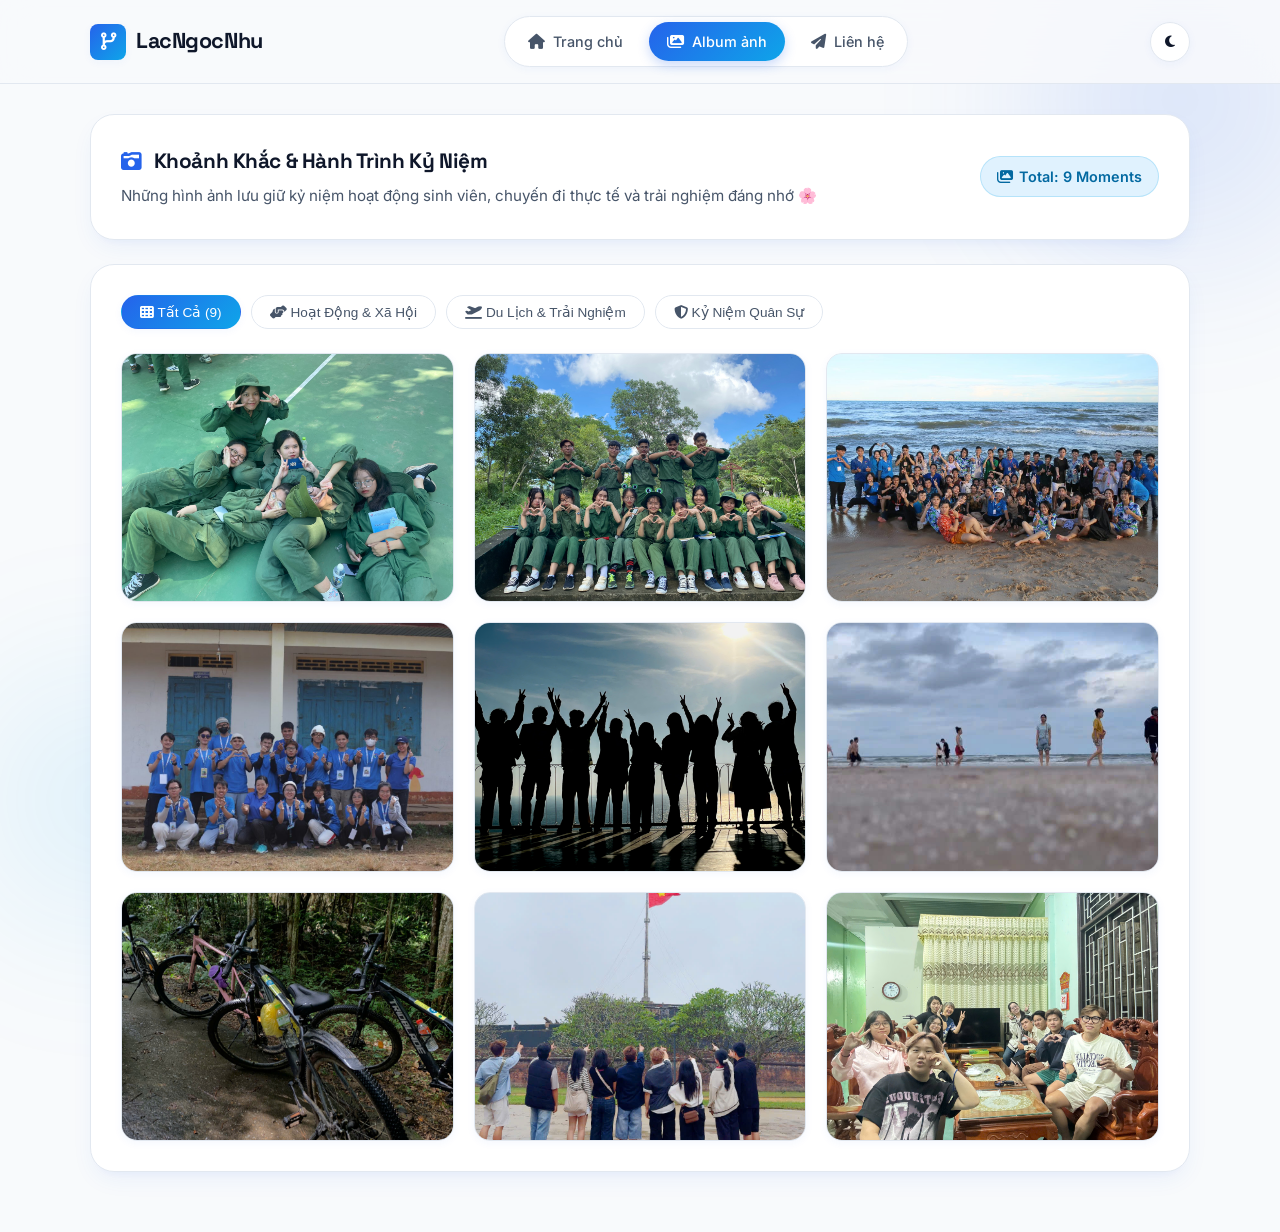
==== commit 23d3b029: "." ====
--- a/album.html
+++ b/album.html
@@ -1,112 +1,152 @@
-<!DOCTYPE html>
+<!doctype html>
 <html lang="vi">
-<head>
-  <meta charset="UTF-8" />
-  <meta name="viewport" content="width=device-width, initial-scale=1.0" />
-  <title>webcualac</title>
-  <link rel="icon" type="image/png" href="favicon.png" />
-  
-  <!-- Font Awesome Icons -->
-  <link rel="stylesheet" href="https://cdnjs.cloudflare.com/ajax/libs/font-awesome/6.4.0/css/all.min.css" />
-  
-  <!-- Custom CSS -->
-  <link rel="stylesheet" href="style.css" />
-</head>
-<body>
+  <head>
+    <meta charset="UTF-8" />
+    <meta name="viewport" content="width=device-width, initial-scale=1.0" />
+    <title>webcualac</title>
+    <link rel="icon" type="image/png" href="favicon.png" />
 
-  <!-- Ambient Glow Effects -->
-  <div class="ambient-glow"></div>
-  <div class="ambient-glow-2"></div>
+    <!-- Font Awesome Icons -->
+    <link
+      rel="stylesheet"
+      href="https://cdnjs.cloudflare.com/ajax/libs/font-awesome/6.4.0/css/all.min.css"
+    />
 
-  <!-- Header & Navigation -->
-  <header class="site-header">
-    <div class="nav-container">
-      <a href="index.html" class="brand-logo">
-        <div class="brand-icon"><i class="fas fa-code-branch"></i></div>
-        <span class="brand-text">LacNgocNhu</span>
-      </a>
+    <!-- Custom CSS -->
+    <link rel="stylesheet" href="style.css" />
+  </head>
+  <body>
+    <!-- Ambient Glow Effects -->
+    <div class="ambient-glow"></div>
+    <div class="ambient-glow-2"></div>
 
-      <nav class="main-nav" id="mainNav">
-        <a href="index.html" class="nav-link"><i class="fas fa-home"></i> Trang chủ</a>
-        <a href="album.html" class="nav-link active"><i class="fas fa-images"></i> Album ảnh</a>
-        <a href="contact.html" class="nav-link"><i class="fas fa-paper-plane"></i> Liên hệ</a>
-      </nav>
+    <!-- Header & Navigation -->
+    <header class="site-header">
+      <div class="nav-container">
+        <a href="index.html" class="brand-logo">
+          <div class="brand-icon"><i class="fas fa-code-branch"></i></div>
+          <span class="brand-text">LacNgocNhu</span>
+        </a>
 
-      <div class="nav-actions">
-        <!-- Mobile Hamburger Menu Button -->
-        <button class="btn-icon mobile-menu-btn" id="mobileMenuBtn" title="Menu Điều Hướng" aria-label="Menu">
-          <i class="fas fa-bars" id="mobileMenuIcon"></i>
-        </button>
+        <nav class="main-nav" id="mainNav">
+          <a href="index.html" class="nav-link"
+            ><i class="fas fa-home"></i> Trang chủ</a
+          >
+          <a href="album.html" class="nav-link active"
+            ><i class="fas fa-images"></i> Album ảnh</a
+          >
+          <a href="contact.html" class="nav-link"
+            ><i class="fas fa-paper-plane"></i> Liên hệ</a
+          >
+        </nav>
 
-        <!-- Dark / Light Theme Toggle -->
-        <button class="btn-icon" id="themeToggle" title="Đổi giao diện Sáng / Tối">
-          <i class="fas fa-moon" id="themeIcon"></i>
-        </button>
-      </div>
-    </div>
-  </header>
+        <div class="nav-actions">
+          <!-- Mobile Hamburger Menu Button -->
+          <button
+            class="btn-icon mobile-menu-btn"
+            id="mobileMenuBtn"
+            title="Menu Điều Hướng"
+            aria-label="Menu"
+          >
+            <i class="fas fa-bars" id="mobileMenuIcon"></i>
+          </button>
 
-  <!-- Main Content Container -->
-  <main class="container">
-    
-    <section class="card full-width" style="margin-bottom: 24px;">
-      <div style="display:flex; justify-content:space-between; align-items:center; flex-wrap:wrap; gap:16px;">
-        <div>
-          <h1 class="card-title" style="margin-bottom:6px;">
-            <i class="fas fa-camera-retro"></i> 📸 Khoảnh Khắc & Hành Trình Kỷ Niệm
-          </h1>
-          <p style="color:var(--text-sub); font-size:0.95rem;">
-            Những hình ảnh lưu giữ kỷ niệm hoạt động sinh viên, chuyến đi thực tế và trải nghiệm đáng nhớ của Lạc Ngọc Như 🌸
-          </p>
-        </div>
-        <div class="badge badge-tech" style="font-size:0.9rem; padding:8px 16px;">
-          <i class="fas fa-images"></i> Total: 9 Moments
+          <!-- Dark / Light Theme Toggle -->
+          <button
+            class="btn-icon"
+            id="themeToggle"
+            title="Đổi giao diện Sáng / Tối"
+          >
+            <i class="fas fa-moon" id="themeIcon"></i>
+          </button>
         </div>
       </div>
-    </section>
+    </header>
 
-    <!-- Filter Buttons & Gallery Section -->
-    <section class="card full-width">
-      <div class="album-controls">
-        <button class="filter-btn active" data-filter="all"><i class="fas fa-th"></i> Tất Cả (9)</button>
-        <button class="filter-btn" data-filter="hoatdong"><i class="fas fa-hands-helping"></i> Hoạt Động & Xã Hội</button>
-        <button class="filter-btn" data-filter="dulich"><i class="fas fa-plane-departure"></i> Du Lịch & Trải Nghiệm</button>
-        <button class="filter-btn" data-filter="kyniem"><i class="fas fa-shield-alt"></i> Kỷ Niệm Quân Sự</button>
-      </div>
+    <!-- Main Content Container -->
+    <main class="container">
+      <section class="card full-width" style="margin-bottom: 24px">
+        <div
+          style="
+            display: flex;
+            justify-content: space-between;
+            align-items: center;
+            flex-wrap: wrap;
+            gap: 16px;
+          "
+        >
+          <div>
+            <h1 class="card-title" style="margin-bottom: 6px">
+              <i class="fas fa-camera-retro"></i> Khoảnh Khắc & Hành Trình Kỷ
+              Niệm
+            </h1>
+            <p style="color: var(--text-sub); font-size: 0.95rem">
+              Những hình ảnh lưu giữ kỷ niệm hoạt động sinh viên, chuyến đi thực
+              tế và trải nghiệm đáng nhớ 🌸
+            </p>
+          </div>
+          <div
+            class="badge badge-tech"
+            style="font-size: 0.9rem; padding: 8px 16px"
+          >
+            <i class="fas fa-images"></i> Total: 9 Moments
+          </div>
+        </div>
+      </section>
 
-      <!-- Photo Grid -->
-      <div class="album-grid" id="albumGrid">
-        <!-- Rendered dynamically by script.js -->
-      </div>
-    </section>
+      <!-- Filter Buttons & Gallery Section -->
+      <section class="card full-width">
+        <div class="album-controls">
+          <button class="filter-btn active" data-filter="all">
+            <i class="fas fa-th"></i> Tất Cả (9)
+          </button>
+          <button class="filter-btn" data-filter="hoatdong">
+            <i class="fas fa-hands-helping"></i> Hoạt Động & Xã Hội
+          </button>
+          <button class="filter-btn" data-filter="dulich">
+            <i class="fas fa-plane-departure"></i> Du Lịch & Trải Nghiệm
+          </button>
+          <button class="filter-btn" data-filter="kyniem">
+            <i class="fas fa-shield-alt"></i> Kỷ Niệm Quân Sự
+          </button>
+        </div>
 
-  </main>
+        <!-- Photo Grid -->
+        <div class="album-grid" id="albumGrid">
+          <!-- Rendered dynamically by script.js -->
+        </div>
+      </section>
+    </main>
 
-  <!-- Lightbox Modal -->
-  <div id="imageModal" class="modal">
-    <span class="modal-close" id="modalCloseBtn">&times;</span>
-    <button class="modal-nav-btn modal-prev" id="modalPrevBtn"><i class="fas fa-chevron-left"></i></button>
-    <img class="modal-content" id="modalImage" alt="Gallery detail view" />
-    <button class="modal-nav-btn modal-next" id="modalNextBtn"><i class="fas fa-chevron-right"></i></button>
-    <div id="modalCaption" class="modal-caption"></div>
-  </div>
+    <!-- Lightbox Modal -->
+    <div id="imageModal" class="modal">
+      <span class="modal-close" id="modalCloseBtn">&times;</span>
+      <button class="modal-nav-btn modal-prev" id="modalPrevBtn">
+        <i class="fas fa-chevron-left"></i>
+      </button>
+      <img class="modal-content" id="modalImage" alt="Gallery detail view" />
+      <button class="modal-nav-btn modal-next" id="modalNextBtn">
+        <i class="fas fa-chevron-right"></i>
+      </button>
+      <div id="modalCaption" class="modal-caption"></div>
+    </div>
 
-  <!-- Tawk.to Widget Script (Chatbot từ lacprofile) -->
-  <script type="text/javascript">
-    var Tawk_API = Tawk_API || {},
-      Tawk_LoadStart = new Date();
-    (function () {
-      var s1 = document.createElement("script"),
-        s0 = document.getElementsByTagName("script")[0];
-      s1.async = true;
-      s1.src = "https://embed.tawk.to/66f86534e5982d6c7bb61f6a/1i8t4mm94";
-      s1.charset = "UTF-8";
-      s1.setAttribute("crossorigin", "*");
-      s0.parentNode.insertBefore(s1, s0);
-    })();
-  </script>
+    <!-- Tawk.to Widget Script (Chatbot từ lacprofile) -->
+    <script type="text/javascript">
+      var Tawk_API = Tawk_API || {},
+        Tawk_LoadStart = new Date();
+      (function () {
+        var s1 = document.createElement("script"),
+          s0 = document.getElementsByTagName("script")[0];
+        s1.async = true;
+        s1.src = "https://embed.tawk.to/66f86534e5982d6c7bb61f6a/1i8t4mm94";
+        s1.charset = "UTF-8";
+        s1.setAttribute("crossorigin", "*");
+        s0.parentNode.insertBefore(s1, s0);
+      })();
+    </script>
 
-  <!-- Script -->
-  <script src="script.js"></script>
-</body>
+    <!-- Script -->
+    <script src="script.js"></script>
+  </body>
 </html>
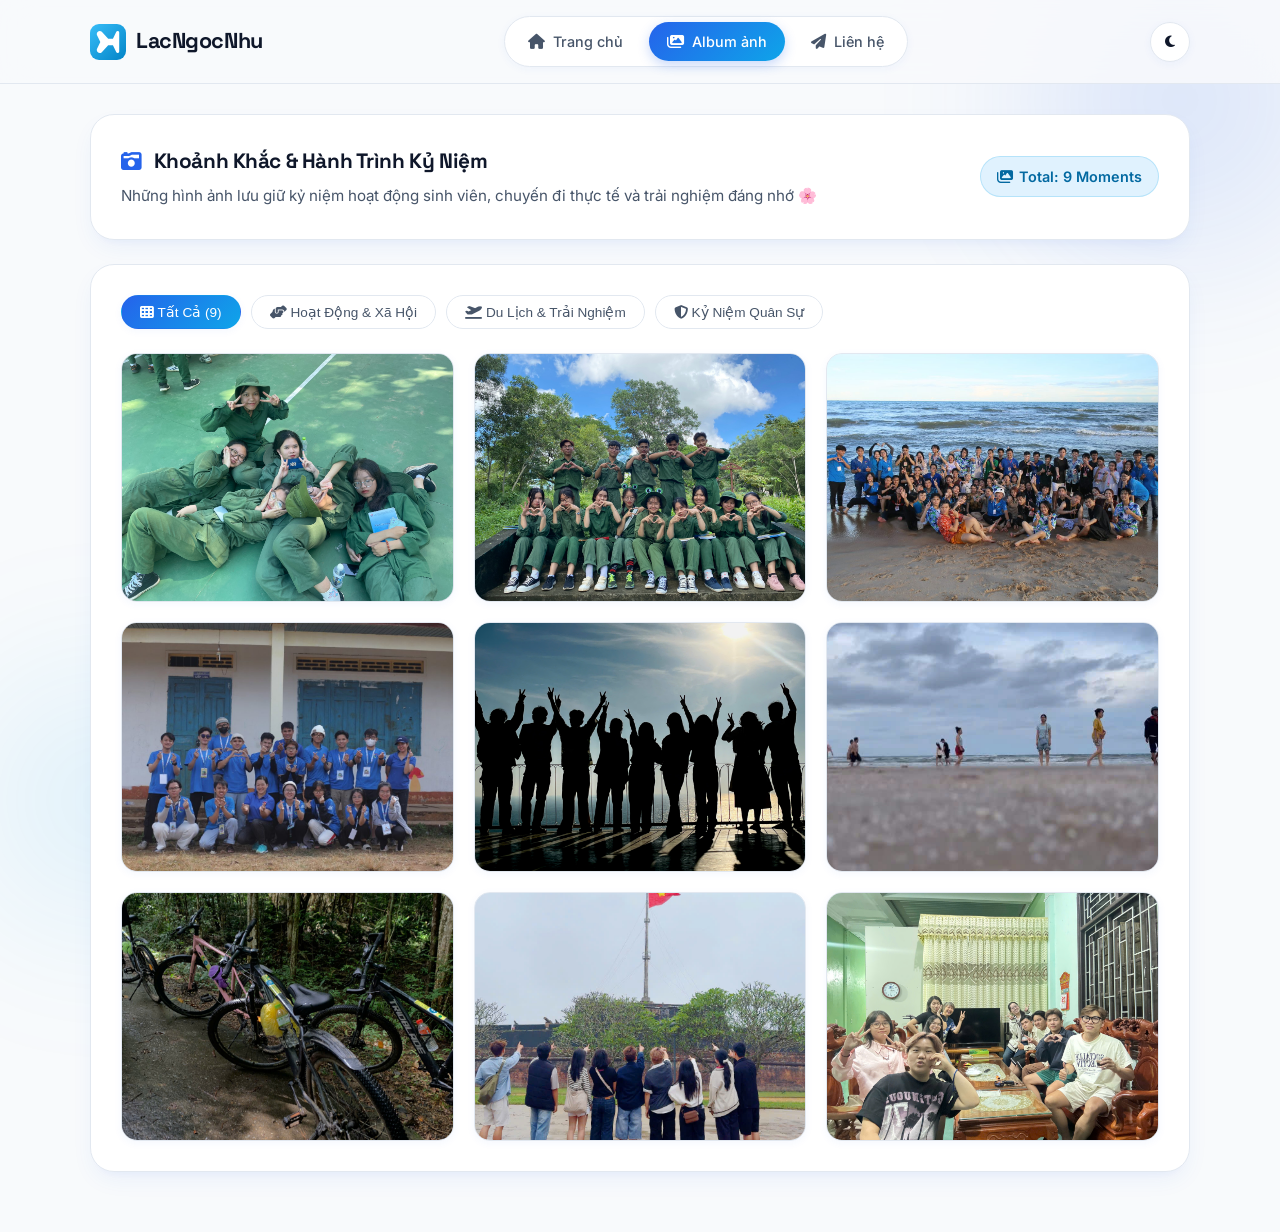
==== commit 8ac7f20c: "Use favicon.svg megaphone badge logo from lacngocnhu across all pages and favicons" ====
--- a/album.html
+++ b/album.html
@@ -4,7 +4,7 @@
     <meta charset="UTF-8" />
     <meta name="viewport" content="width=device-width, initial-scale=1.0" />
     <title>webcualac</title>
-    <link rel="icon" type="image/png" href="favicon.png" />
+    <link rel="icon" type="image/svg+xml" href="favicon.svg" />
 
     <!-- Font Awesome Icons -->
     <link
@@ -24,7 +24,7 @@
     <header class="site-header">
       <div class="nav-container">
         <a href="index.html" class="brand-logo">
-          <div class="brand-icon"><i class="fas fa-code-branch"></i></div>
+          <img src="favicon.svg" alt="Logo" class="brand-logo-img" style="width: 36px; height: 36px; object-fit: contain;" />
           <span class="brand-text">LacNgocNhu</span>
         </a>
 
